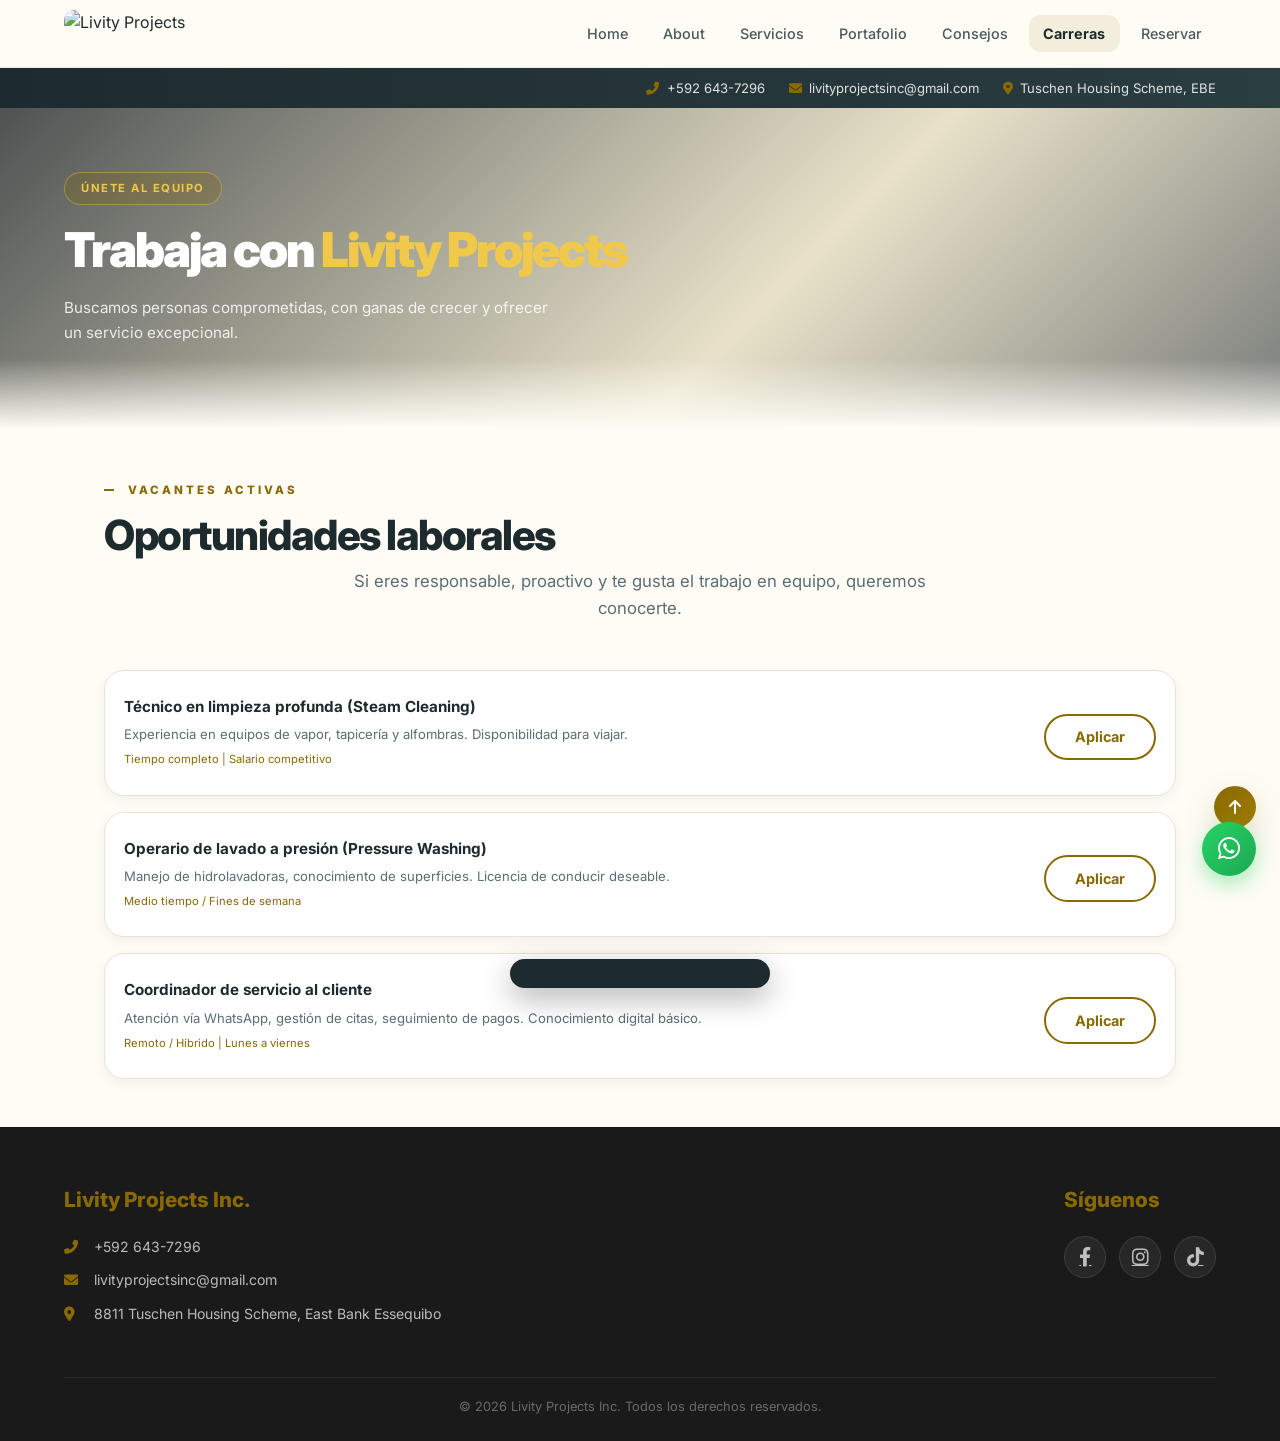
==== careers.html @ f90f64d1 "Add files via upload" ====
<!DOCTYPE html>
<html lang="es">
<head>
  <meta charset="UTF-8">
  <meta name="viewport" content="width=device-width, initial-scale=1.0, maximum-scale=1.0">
  <title>Livity Projects Inc. · Trabaja con nosotros</title>
  <link href="https://fonts.googleapis.com/css2?family=Inter:wght@300;400;500;600;700;800;900&display=swap" rel="stylesheet">
  <link rel="stylesheet" href="https://cdnjs.cloudflare.com/ajax/libs/font-awesome/6.0.0-beta3/css/all.min.css">
  <link rel="stylesheet" href="styles.css">
</head>
<body>

<div id="toast" class="toast"></div>

<header>
  <div class="top-header">
    <div class="contact-details">
      <span><i class="fas fa-phone-alt"></i> +592 643-7296</span>
      <span><i class="fas fa-envelope"></i> livityprojectsinc@gmail.com</span>
      <span><i class="fas fa-map-marker-alt"></i> Tuschen Housing Scheme, EBE</span>
    </div>
  </div>
</header>

<div class="main-nav-bar" id="mainNavBar">
  <div class="logo" id="logo"><img src="livity.jpeg" alt="Livity Projects"></div>
  <div class="menu-toggle" id="menuToggle"><i class="fas fa-bars"></i></div>
  <nav class="nav-links" id="navLinks">
    <a href="index.html">Home</a>
    <a href="index.html#aboutSection">About</a>
    <a href="index.html#paymentSection">Servicios</a>
    <a href="portafolio.html">Portafolio</a>
    <a href="tips.html">Consejos</a>
    <a href="careers.html" class="active">Carreras</a>
    <a href="index.html#paymentSection">Reservar</a>
  </nav>
</div>

<main>
  <section class="hero" style="background-image:url('Inicio.png'); min-height: 320px; padding: 3rem 5%;">
    <div class="hero-content">
      <div class="hero-tag">ÚNETE AL EQUIPO</div>
      <h1 class="hero-title">Trabaja con <span>Livity Projects</span></h1>
      <p class="intro-text">Buscamos personas comprometidas, con ganas de crecer y ofrecer un servicio excepcional.</p>
    </div>
  </section>

  <section style="padding: 3rem 5%; max-width: 1200px; margin: 0 auto;">
    <div class="section-tag">VACANTES ACTIVAS</div>
    <h2 class="section-title">Oportunidades laborales</h2>
    <p class="section-subtitle">Si eres responsable, proactivo y te gusta el trabajo en equipo, queremos conocerte.</p>

    <!-- Lista de vacantes usando .feature-card -->
    <div class="features-grid" style="grid-template-columns: 1fr; gap: 1rem;">
      <div class="feature-card" style="display: flex; justify-content: space-between; align-items: center; flex-wrap: wrap;">
        <div>
          <h3>Técnico en limpieza profunda (Steam Cleaning)</h3>
          <p>Experiencia en equipos de vapor, tapicería y alfombras. Disponibilidad para viajar.</p>
          <span style="font-size:0.7rem; color:var(--gold);">Tiempo completo | Salario competitivo</span>
        </div>
        <button class="btn-gold" data-job="Técnico en limpieza profunda" style="margin-top:0.5rem;">Aplicar</button>
      </div>
      <div class="feature-card" style="display: flex; justify-content: space-between; align-items: center; flex-wrap: wrap;">
        <div>
          <h3>Operario de lavado a presión (Pressure Washing)</h3>
          <p>Manejo de hidrolavadoras, conocimiento de superficies. Licencia de conducir deseable.</p>
          <span style="font-size:0.7rem; color:var(--gold);">Medio tiempo / Fines de semana</span>
        </div>
        <button class="btn-gold" data-job="Operario de lavado a presión" style="margin-top:0.5rem;">Aplicar</button>
      </div>
      <div class="feature-card" style="display: flex; justify-content: space-between; align-items: center; flex-wrap: wrap;">
        <div>
          <h3>Coordinador de servicio al cliente</h3>
          <p>Atención vía WhatsApp, gestión de citas, seguimiento de pagos. Conocimiento digital básico.</p>
          <span style="font-size:0.7rem; color:var(--gold);">Remoto / Híbrido | Lunes a viernes</span>
        </div>
        <button class="btn-gold" data-job="Coordinador de servicio al cliente" style="margin-top:0.5rem;">Aplicar</button>
      </div>
    </div>

    <!-- Formulario de postulación (oculto inicialmente) -->
    <div id="applyFormContainer" class="form-card" style="display: none; margin-top: 2rem;">
      <h3 style="font-size: 1.3rem; font-weight: 800; margin-bottom: 1rem;">Postular a: <span id="selectedJobName"></span></h3>
      <form id="careerForm">
        <div class="form-grid">
          <div class="form-group"><label>Nombre completo *</label><input type="text" id="app_nombre" required></div>
          <div class="form-group"><label>Correo electrónico *</label><input type="email" id="app_email" required></div>
          <div class="form-group"><label>Teléfono / WhatsApp *</label><input type="tel" id="app_telefono" required></div>
          <div class="form-group"><label>Vacante</label><input type="text" id="app_vacante" readonly style="background: var(--cream);"></div>
          <div class="form-group full"><label>Breve experiencia / motivación</label><textarea id="app_mensaje" rows="4"></textarea></div>
        </div>
        <button type="submit" class="btn-primary"><span>Enviar solicitud</span><span class="spinner hidden"></span></button>
      </form>
    </div>
  </section>
</main>

<button class="scroll-top-float" id="scrollTopBtn"><i class="fas fa-arrow-up"></i></button>
<a href="https://wa.me/5926437296" class="whatsapp-float" target="_blank"><i class="fab fa-whatsapp"></i></a>

<footer class="footer-dark">
  <div class="footer-content">
    <div class="footer-info">
      <h3>Livity Projects Inc.</h3>
      <p><i class="fas fa-phone-alt"></i> +592 643-7296</p>
      <p><i class="fas fa-envelope"></i> livityprojectsinc@gmail.com</p>
      <p><i class="fas fa-map-marker-alt"></i> 8811 Tuschen Housing Scheme, East Bank Essequibo</p>
    </div>
    <div class="footer-social">
      <h3>Síguenos</h3>
      <div class="social-icons">
        <a href="https://www.facebook.com/profile.php?id=100093188593546" target="_blank"><i class="fab fa-facebook-f"></i></a>
        <a href="https://www.instagram.com/livity_projects/" target="_blank"><i class="fab fa-instagram"></i></a>
        <a href="https://www.tiktok.com/@livity_projects.gy" target="_blank"><i class="fab fa-tiktok"></i></a>
      </div>
    </div>
  </div>
  <div class="footer-copyright">&copy; 2026 Livity Projects Inc. Todos los derechos reservados.</div>
</footer>

<script>
  (function() {
    // Navegación
    const mt = document.getElementById("menuToggle");
    const nl = document.getElementById("navLinks");
    if(mt && nl) mt.addEventListener("click", () => nl.classList.toggle("show"));
    window.addEventListener("scroll", () => {
      const nb = document.getElementById("mainNavBar");
      if(nb) nb.classList.toggle("scrolled", window.scrollY > 0);
    });
    document.getElementById("logo")?.addEventListener("click", () => window.location.href = "index.html");
    document.getElementById("scrollTopBtn")?.addEventListener("click", () => window.scrollTo({ top: 0, behavior: "smooth" }));

    // Lógica de aplicar
    const applyBtns = document.querySelectorAll(".btn-gold[data-job]");
    const formContainer = document.getElementById("applyFormContainer");
    const selectedJobSpan = document.getElementById("selectedJobName");
    const vacanteInput = document.getElementById("app_vacante");

    function showToast(msg, type) {
      const toast = document.getElementById("toast");
      if(!toast) return;
      toast.textContent = msg;
      toast.className = "toast show " + (type || "info");
      setTimeout(() => toast.classList.remove("show"), 4000);
    }

    applyBtns.forEach(btn => {
      btn.addEventListener("click", () => {
        const jobName = btn.getAttribute("data-job");
        selectedJobSpan.textContent = jobName;
        vacanteInput.value = jobName;
        formContainer.style.display = "block";
        formContainer.scrollIntoView({ behavior: "smooth" });
      });
    });

    const careerForm = document.getElementById("careerForm");
    careerForm.addEventListener("submit", async (e) => {
      e.preventDefault();
      const submitBtn = careerForm.querySelector(".btn-primary");
      const btnText = submitBtn.querySelector("span:first-child");
      const spinner = submitBtn.querySelector(".spinner");
      submitBtn.disabled = true;
      btnText.classList.add("hidden");
      spinner.classList.remove("hidden");

      const payload = {
        nombre: document.getElementById("app_nombre").value.trim(),
        email: document.getElementById("app_email").value.trim(),
        telefono: document.getElementById("app_telefono").value.trim(),
        vacante: vacanteInput.value,
        mensaje: document.getElementById("app_mensaje").value.trim(),
        timestamp: new Date().toISOString()
      };

      try {
        // Reemplaza con tu webhook real para carreras
        const response = await fetch("https://n8n-n8n.7toway.easypanel.host/webhook/careers", {
          method: "POST",
          headers: { "Content-Type": "application/json" },
          body: JSON.stringify(payload)
        });
        if(response.ok) {
          showToast("Solicitud enviada. Te contactaremos pronto.", "success");
          careerForm.reset();
          formContainer.style.display = "none";
        } else {
          throw new Error("Error del servidor");
        }
      } catch(err) {
        console.error(err);
        showToast("No se pudo enviar. Intenta de nuevo.", "error");
      } finally {
        submitBtn.disabled = false;
        btnText.classList.remove("hidden");
        spinner.classList.add("hidden");
      }
    });
  })();
</script>
</body>
</html>
---- styles.css ----
:root{--gold:#886902;--gold-dark:#6b5201;--gold-light:#a07c03;--gold-xlight:rgba(136,105,2,0.08);--gold-glow:rgba(136,105,2,0.25);--cream:#fefcf5;--cream-mid:#f5f2e8;--cream-border:#eae2d6;--dark:#1e2b2e;--dark-footer:#1a1a1a;--muted:#5b6e73;--muted-light:#4a5a5e;--border:#e0d9cd;--shadow-sm:0 4px 12px rgba(30,43,46,0.06);--shadow-md:0 10px 30px rgba(30,43,46,0.10);--shadow-lg:0 20px 50px rgba(30,43,46,0.14);--shadow-gold:0 12px 30px rgba(136,105,2,0.22);--radius-sm:12px;--radius-md:20px;--radius-lg:28px;--radius-pill:60px;--transition:all 0.3s cubic-bezier(0.34,1.56,0.64,1);--mmg-green:#00a651;--mmg-green-dark:#008c44;--mmg-green-light:#00c461}
*,*::before,*::after{margin:0;padding:0;box-sizing:border-box}html{scroll-behavior:smooth;overflow-x:hidden}body{font-family:'Inter',sans-serif;background:var(--cream);color:var(--dark);line-height:1.6;overflow-x:hidden;width:100%;max-width:100%;padding-top:68px}img{max-width:100%;height:auto;display:block}.hidden{display:none !important}

@keyframes float{0%,100%{transform:translateY(0)}50%{transform:translateY(-8px)}}
@keyframes pulse-gold{0%{box-shadow:0 0 0 0 var(--gold-glow)}70%{box-shadow:0 0 0 12px rgba(136,105,2,0)}100%{box-shadow:0 0 0 0 rgba(136,105,2,0)}}
@keyframes pulse-green{0%{box-shadow:0 0 0 0 rgba(0,166,81,.35)}70%{box-shadow:0 0 0 12px rgba(0,166,81,0)}100%{box-shadow:0 0 0 0 rgba(0,166,81,0)}}
@keyframes fadeUp{from{opacity:0;transform:translateY(30px)}to{opacity:1;transform:translateY(0)}}
@keyframes zoomIn{from{opacity:0;transform:scale(0.9)}to{opacity:1;transform:scale(1)}}
@keyframes spin{to{transform:rotate(360deg)}}
@keyframes shimmer{0%{background-position:-200% 0}100%{background-position:200% 0}}
@keyframes modalIn{from{opacity:0;transform:translateY(30px) scale(.95)}to{opacity:1;transform:translateY(0) scale(1)}}
@keyframes successPop{0%{transform:scale(0)}50%{transform:scale(1.2)}100%{transform:scale(1)}}

.animate-on-scroll{opacity:0;transition:opacity .6s ease,transform .6s ease}.animate-on-scroll.visible{opacity:1;transform:none !important}.fade-up{transform:translateY(30px)}.fade-left{transform:translateX(-30px)}.zoom-in{transform:scale(0.95)}
.section-tag{display:inline-block;font-size:.72rem;font-weight:800;letter-spacing:3px;color:var(--gold);margin-bottom:.8rem;text-transform:uppercase;padding-left:1.5rem;position:relative}.section-tag::before{content:'';position:absolute;left:0;top:50%;transform:translateY(-50%);width:10px;height:2px;background:var(--gold)}.section-title{font-size:2.6rem;font-weight:800;letter-spacing:-1.5px;margin-bottom:.5rem;color:var(--dark);line-height:1.15}.section-subtitle{font-size:1.05rem;color:var(--muted);margin-bottom:3rem;max-width:600px;text-align:center;margin-left:auto;margin-right:auto}

/* ── TOP HEADER ── */
.top-header{background:linear-gradient(90deg,var(--dark) 0%,#2a3d41 100%);padding:.6rem 5%;display:flex;justify-content:flex-end;position:relative;z-index:1999}.contact-details{display:flex;flex-wrap:wrap;gap:1.5rem;font-size:.82rem;color:rgba(255,255,255,.85)}.contact-details span{display:inline-flex;align-items:center;gap:.45rem}.contact-details i{color:var(--gold)}

/* ── NAV ── */
.main-nav-bar{position:fixed;top:0;left:0;right:0;background:rgba(254,252,245,.95);backdrop-filter:blur(18px);border-bottom:1px solid rgba(234,226,214,.7);padding:0 5%;height:68px;display:flex;align-items:center;justify-content:space-between;z-index:2000;width:100%}.main-nav-bar.scrolled{background:rgba(30,43,46,.97);border-bottom-color:rgba(136,105,2,.3);box-shadow:0 8px 32px rgba(0,0,0,.25)}.main-nav-bar.scrolled .nav-links a{color:rgba(255,255,255,.8)}.main-nav-bar.scrolled .nav-links a:hover{color:#f0c84a}.logo img{height:48px;width:auto;border-radius:10px;cursor:pointer;transition:transform .3s}.logo img:hover{transform:scale(1.08)}.nav-links{display:flex;gap:.4rem;align-items:center}.nav-links a{text-decoration:none;color:var(--muted-light);font-weight:500;font-size:.9rem;padding:.45rem .9rem;border-radius:var(--radius-sm);cursor:pointer;transition:var(--transition)}.nav-links a:hover{color:var(--gold);background:var(--gold-xlight)}.nav-links a.active{color:var(--dark);font-weight:700;background:rgba(136,105,2,.1)}.menu-toggle{display:none;font-size:1.4rem;cursor:pointer;color:var(--muted-light);padding:.4rem}

/* ── HERO ── */
.hero{position:relative;display:flex;align-items:center;padding:6rem 5% 5rem;gap:3rem;background-size:cover;background-position:center;min-height:520px;color:white;width:100%}.hero::before{content:"";position:absolute;inset:0;background:linear-gradient(135deg,rgba(10,18,20,.72) 0%,rgba(136,105,2,.18) 60%,rgba(10,18,20,.55) 100%);z-index:1}.hero::after{content:'';position:absolute;bottom:-1px;left:0;width:100%;height:70px;background:linear-gradient(to top,var(--cream),transparent);z-index:2}.hero>*{position:relative;z-index:3}.hero-tag{display:inline-flex;align-items:center;gap:.5rem;padding:.4rem 1rem;border-radius:var(--radius-pill);font-size:.7rem;font-weight:700;letter-spacing:1.5px;color:#f0c84a;margin-bottom:1.2rem;text-transform:uppercase;background:rgba(136,105,2,.25);border:1px solid rgba(240,200,74,.4);animation:float 4s ease-in-out infinite}.hero-title{font-size:3rem;font-weight:900;line-height:1.1;letter-spacing:-2px;margin-bottom:1.2rem}.hero-title span{color:#f0c84a}.intro-text{color:rgba(255,255,255,.85);margin-bottom:1.2rem;font-size:.95rem;max-width:500px}.features-list{list-style:none;margin-bottom:1.2rem}.features-list li{color:rgba(255,255,255,.9);margin-bottom:.6rem;padding-left:1.5rem;position:relative;font-size:.9rem}.features-list li::before{content:"✦";position:absolute;left:0;color:#f0c84a}.hero-btn{display:inline-flex;align-items:center;gap:.6rem;background:linear-gradient(135deg,var(--gold),#a07c03);color:white;border:none;padding:.9rem 2.2rem;border-radius:var(--radius-pill);font-weight:700;font-size:.95rem;cursor:pointer;transition:var(--transition);box-shadow:0 10px 28px rgba(136,105,2,.45);animation:pulse-gold 2s infinite}.hero-btn:hover{transform:translateY(-4px) scale(1.03);animation:none;box-shadow:0 18px 40px rgba(136,105,2,.55)}

/* ── HOW IT WORKS / CAROUSEL ── */
.how-it-works{padding:4rem 0;width:100%;overflow:hidden;text-align:center}.how-it-works-inner{max-width:1400px;margin:0 auto;padding:0 5%}.carousel-wrapper{position:relative;display:flex;align-items:center;gap:.8rem;margin:1.5rem 0;width:100%}.carousel-track{display:flex;gap:1.2rem;overflow-x:auto;scroll-behavior:smooth;scrollbar-width:thin;scrollbar-color:var(--gold) var(--cream-mid);padding:.8rem .5rem;flex:1;-webkit-overflow-scrolling:touch}.carousel-track::-webkit-scrollbar{height:5px}.carousel-track::-webkit-scrollbar-track{background:var(--cream-mid);border-radius:10px}.carousel-track::-webkit-scrollbar-thumb{background:var(--gold);border-radius:10px}.step-card{flex:0 0 220px;width:220px;text-align:left;background:var(--gold);border-radius:var(--radius-lg);overflow:hidden;box-shadow:var(--shadow-gold);transition:var(--transition);color:white;cursor:pointer}.step-card:hover{transform:translateY(-8px) scale(1.02)}.step-icon{width:100%;height:160px;overflow:hidden}.step-icon img{width:100%;height:100%;object-fit:cover;transition:transform .6s}.step-card:hover .step-icon img{transform:scale(1.08)}.step-card-body{padding:1.1rem 1.2rem 1.4rem}.step-card h3{font-size:.95rem;font-weight:800;margin-bottom:.4rem;letter-spacing:-.3px}.step-card p{color:rgba(255,255,255,.85);font-size:.8rem;line-height:1.45}.carousel-btn{background:white;border:2px solid var(--gold);color:var(--gold);width:42px;height:42px;border-radius:50%;display:flex;align-items:center;justify-content:center;font-size:1.1rem;cursor:pointer;transition:var(--transition);box-shadow:var(--shadow-sm);flex-shrink:0}.carousel-btn:hover{background:var(--gold);color:white;transform:scale(1.1)}.carousel-hint{text-align:center;margin-top:.8rem;color:var(--muted);font-size:.82rem}

/* ── STATS ── */
.stats-section{background:linear-gradient(135deg,var(--dark),#2a3d41);padding:3.5rem 5%;width:100%}.stats-container{display:flex;flex-wrap:wrap;justify-content:space-around;max-width:1200px;margin:0 auto}.stat-item{flex:1 1 160px;padding:1.8rem 1rem;text-align:center;transition:transform .3s}.stat-item:hover{transform:translateY(-8px)}.stat-number{font-size:2.8rem;font-weight:900;line-height:1;margin-bottom:.5rem;background:linear-gradient(135deg,#f0c84a,var(--gold));-webkit-background-clip:text;-webkit-text-fill-color:transparent;background-clip:text}.stat-label{font-size:.82rem;font-weight:600;color:rgba(255,255,255,.65);letter-spacing:1px;text-transform:uppercase}

/* ── WHY CHOOSE ── */
.why-choose-section{padding:4rem 5%;max-width:1400px;margin:0 auto;width:100%}.why-choose-grid{display:grid;grid-template-columns:1fr 1.1fr;gap:3.5rem;align-items:center}.why-left h2{font-size:2.4rem;font-weight:800;color:var(--dark);margin-bottom:1.2rem}.why-left h2 span{color:var(--gold)}.why-left p{color:var(--muted);font-size:.95rem;line-height:1.85;margin-bottom:1.8rem}.features-grid{display:grid;grid-template-columns:repeat(2,1fr);gap:1rem}.feature-card{background:white;padding:1.5rem 1.2rem;border-radius:var(--radius-md);box-shadow:var(--shadow-sm);border:1px solid var(--cream-border);transition:var(--transition)}.feature-card:hover{transform:translateY(-8px);box-shadow:var(--shadow-gold);border-color:var(--gold)}.feature-icon-wrap{width:48px;height:48px;background:var(--gold-xlight);border-radius:12px;display:flex;align-items:center;justify-content:center;margin-bottom:.8rem;transition:transform .3s}.feature-card:hover .feature-icon-wrap{transform:scale(1.1) rotate(5deg)}.feature-icon{font-size:1.3rem;color:var(--gold)}.feature-card h3{font-size:.95rem;font-weight:700;margin-bottom:.3rem}.feature-card p{font-size:.82rem;color:var(--muted)}

/* ── BOOKING / FORM ── */
.payment-section{max-width:900px;margin:0 auto;padding:4rem 5%;width:100%}.booking-header{text-align:center;margin-bottom:2rem}.steps{display:flex;justify-content:center;align-items:center;margin-bottom:2.5rem;flex-wrap:nowrap}.step{display:flex;align-items:center;gap:.5rem}.step span{font-size:.82rem;font-weight:600;color:var(--muted);white-space:nowrap}.step-dot{width:34px;height:34px;border-radius:50%;display:flex;align-items:center;justify-content:center;font-size:.78rem;font-weight:800;border:2px solid var(--border);color:var(--muted);background:white;transition:var(--transition);flex-shrink:0}.step-dot.active{background:linear-gradient(135deg,var(--gold),var(--gold-light));border-color:var(--gold);color:white;box-shadow:0 0 0 5px rgba(136,105,2,.18);animation:pulse-gold 1.5s infinite}.step-dot.done{background:linear-gradient(135deg,var(--gold),var(--gold-light));border-color:var(--gold);color:white}.step-line{width:60px;height:2px;background:var(--border);margin:0 .5rem;border-radius:2px;transition:background .3s;flex-shrink:0}.step-line.done{background:var(--gold)}
.form-card{background:white;border-radius:var(--radius-lg);box-shadow:var(--shadow-md);border:1px solid var(--cream-border);padding:2rem}.form-grid{display:grid;grid-template-columns:1fr 1fr;gap:1rem}.form-group{display:flex;flex-direction:column;gap:.4rem}.form-group.full{grid-column:1/-1}.form-group label{font-size:.72rem;font-weight:700;color:var(--muted);letter-spacing:.08em;text-transform:uppercase}.form-group input,.form-group select,.form-group textarea{background:var(--cream);border:1.5px solid var(--border);border-radius:var(--radius-sm);padding:.8rem 1rem;font-family:inherit;font-size:.9rem;transition:all .25s;color:var(--dark);width:100%}.form-group input:focus,.form-group select:focus,.form-group textarea:focus{outline:none;border-color:var(--gold);box-shadow:0 0 0 3px rgba(136,105,2,.1);background:white}
.pickup-info{margin-top:1rem;background:var(--cream-mid);border-radius:var(--radius-sm);padding:1rem 1.2rem;border-left:3px solid var(--gold)}.pickup-info strong{font-size:.85rem}.pickup-row{display:flex;justify-content:space-between;padding:.25rem 0;font-size:.82rem;color:var(--muted)}
.btn-primary{display:inline-flex;align-items:center;justify-content:center;gap:.5rem;padding:1rem 2rem;border-radius:var(--radius-pill);font-weight:700;cursor:pointer;border:none;font-family:inherit;font-size:.95rem;background:linear-gradient(135deg,var(--gold),var(--gold-light));color:white;box-shadow:0 8px 20px rgba(136,105,2,.28);transition:var(--transition);width:100%;margin-top:1.2rem}.btn-primary:hover:not(:disabled){transform:translateY(-3px);box-shadow:0 16px 36px rgba(136,105,2,.42)}.btn-primary:disabled{opacity:.6;cursor:not-allowed}
.btn-gold{background:white;color:var(--gold);border:2px solid var(--gold);display:inline-flex;align-items:center;justify-content:center;gap:.5rem;padding:.8rem 1.8rem;border-radius:var(--radius-pill);font-weight:700;cursor:pointer;font-family:inherit;font-size:.9rem;transition:var(--transition)}.btn-gold:hover{background:var(--gold);color:white;transform:translateY(-3px)}

/* ── CALENDAR ── */
.calendar-container{margin-top:.5rem}.calendar-header{display:flex;align-items:center;justify-content:space-between;margin-bottom:1rem;padding:0 .2rem}.calendar-header h3{font-size:1rem;font-weight:700;color:var(--dark)}.calendar-nav{display:flex;gap:.5rem}.calendar-nav button{width:34px;height:34px;border-radius:50%;border:1.5px solid var(--border);background:white;color:var(--muted);cursor:pointer;display:flex;align-items:center;justify-content:center;font-size:.85rem;transition:var(--transition)}.calendar-nav button:hover{border-color:var(--gold);color:var(--gold);background:var(--gold-xlight)}.calendar-grid{display:grid;grid-template-columns:repeat(7,1fr);gap:4px}.calendar-day-label{text-align:center;font-size:.68rem;font-weight:700;color:var(--muted);text-transform:uppercase;letter-spacing:.5px;padding:.5rem 0}.calendar-day{aspect-ratio:1;display:flex;align-items:center;justify-content:center;font-size:.85rem;font-weight:500;border-radius:10px;cursor:default;color:#ccc;transition:all .2s}.calendar-day.current-month{color:var(--muted)}.calendar-day.available{color:var(--dark);font-weight:600;cursor:pointer;background:rgba(136,105,2,.06);border:1.5px solid transparent}.calendar-day.available:hover{background:var(--gold-xlight);border-color:var(--gold);transform:scale(1.1);box-shadow:0 2px 8px rgba(136,105,2,.15)}.calendar-day.selected{background:linear-gradient(135deg,var(--gold),var(--gold-light)) !important;color:white !important;font-weight:700;border-color:var(--gold) !important;box-shadow:0 4px 12px rgba(136,105,2,.3);transform:scale(1.08)}.calendar-day.today{border:1.5px solid var(--gold)}.calendar-day.unavailable{color:#d4d0c8;cursor:not-allowed;text-decoration:line-through}.calendar-legend{display:flex;gap:1.2rem;margin-top:1rem;padding:.8rem 0;justify-content:center;flex-wrap:wrap}.legend-item{display:flex;align-items:center;gap:.4rem;font-size:.72rem;color:var(--muted);font-weight:500}.legend-dot{width:12px;height:12px;border-radius:4px}.legend-dot.available{background:rgba(136,105,2,.15);border:1px solid var(--gold)}.legend-dot.selected{background:var(--gold)}.legend-dot.unavailable{background:#eee;border:1px solid #ddd}.selected-date-display{margin-top:1rem;padding:.8rem 1.2rem;background:var(--cream-mid);border-radius:var(--radius-sm);border-left:3px solid var(--gold);display:none;align-items:center;gap:.6rem}.selected-date-display.show{display:flex}.selected-date-display i{color:var(--gold);font-size:1.1rem}.selected-date-display .date-text{font-size:.9rem;font-weight:600;color:var(--dark)}.calendar-message{text-align:center;padding:2rem 1rem;color:var(--muted);font-size:.9rem}.calendar-message i{display:block;font-size:2rem;color:var(--gold);margin-bottom:.8rem}

/* ── VALIDATION ── */
.field-error{border-color:#e24b4a !important;box-shadow:0 0 0 3px rgba(226,75,74,.15) !important}.error-msg{color:#e24b4a;font-size:.72rem;margin-top:.2rem}

/* ── TOAST ── */
.toast{position:fixed;bottom:2rem;left:50%;transform:translateX(-50%) translateY(120px);background:var(--dark);color:white;padding:.9rem 1.8rem;border-radius:var(--radius-pill);font-weight:600;font-size:.88rem;z-index:9999;transition:transform .4s cubic-bezier(.34,1.56,.64,1);box-shadow:0 10px 30px rgba(0,0,0,.3);min-width:260px;text-align:center}.toast.show{transform:translateX(-50%) translateY(0)}.toast.success{background:#1e7c3a}.toast.error{background:#9a1b1b}.toast.info{background:var(--gold-dark)}

/* ── CONFIRMATION PANEL ── */
.confirm-panel{display:flex;flex-direction:column;align-items:center;text-align:center;gap:1.5rem;padding:2.5rem 1rem}.confirm-icon{width:88px;height:88px;border-radius:50%;background:white;border:2px solid var(--gold);display:flex;align-items:center;justify-content:center;font-size:2.5rem;box-shadow:var(--shadow-gold);animation:float 4s ease-in-out infinite}.wa-box{background:var(--cream-mid);border:1px solid rgba(136,105,2,.3);border-radius:var(--radius-sm);padding:1rem 1.5rem;width:100%;max-width:420px}.receipt{background:white;border:1.5px solid var(--cream-border);border-radius:var(--radius-md);padding:1.5rem;width:100%;max-width:420px}.receipt-row{display:flex;justify-content:space-between;padding:.6rem 0;border-bottom:1px dashed var(--border);font-size:.85rem}.receipt-row:last-child{border-bottom:none}.receipt-row span:last-child{font-weight:700;color:var(--dark);text-align:right;max-width:60%}.receipt-amount{color:var(--gold) !important;font-size:.95rem !important}.badge-row{display:flex;gap:.6rem;flex-wrap:wrap;justify-content:center}.badge{background:var(--cream-mid);padding:.35rem .9rem;border-radius:var(--radius-pill);font-size:.75rem;border:1px solid var(--border)}.pill-pend{display:inline-flex;align-items:center;gap:.3rem;padding:.25rem .8rem;border-radius:var(--radius-pill);font-size:.72rem;font-weight:700;background:#fff5e6;color:#9a5c00;border:1px solid #ffcc80}.spinner{width:18px;height:18px;border:2.5px solid rgba(255,255,255,.3);border-top-color:white;border-radius:50%;animation:spin .8s linear infinite}

/* ── CONFIRM ACTION BUTTONS ── */
.confirm-actions{display:flex;gap:.8rem;flex-wrap:wrap;justify-content:center;align-items:stretch;width:100%;max-width:460px}

/* ── MMG PAYMENT BUTTON ── */
.btn-mmg{display:inline-flex;align-items:center;justify-content:center;padding:0;border-radius:var(--radius-pill);font-family:inherit;cursor:pointer;border:none;transition:var(--transition);background:linear-gradient(135deg,var(--mmg-green),var(--mmg-green-dark));color:white;box-shadow:0 8px 24px rgba(0,166,81,.35);animation:pulse-green 2.5s infinite;position:relative;overflow:hidden}
.btn-mmg::before{content:'';position:absolute;top:0;left:-100%;width:60%;height:100%;background:linear-gradient(90deg,transparent,rgba(255,255,255,.15),transparent);transition:left .6s}
.btn-mmg:hover::before{left:120%}
.btn-mmg:hover{transform:translateY(-3px) scale(1.02);animation:none;box-shadow:0 14px 36px rgba(0,166,81,.45)}
.btn-mmg:active{transform:translateY(-1px) scale(.98)}
.btn-mmg.mmg-disabled{background:linear-gradient(135deg,#9ca3af,#6b7280);box-shadow:none;animation:none;cursor:not-allowed;opacity:.7}
.btn-mmg.mmg-disabled:hover{transform:none;box-shadow:none}
.btn-mmg.mmg-disabled::before{display:none}
.mmg-btn-inner{display:flex;align-items:center;gap:.7rem;padding:.7rem 1.6rem}
.mmg-icon-wrap{width:32px;height:32px;background:rgba(255,255,255,.2);border-radius:50%;display:flex;align-items:center;justify-content:center;font-size:.95rem;flex-shrink:0}
.mmg-btn-text{display:flex;flex-direction:column;align-items:flex-start;line-height:1.2}
.mmg-label{font-size:.85rem;font-weight:700;letter-spacing:.3px}
.mmg-amount{font-size:.68rem;font-weight:600;opacity:.85}

/* ── MMG MODAL OVERLAY ── */
.mmg-overlay{position:fixed;inset:0;background:rgba(10,18,20,.6);backdrop-filter:blur(8px);z-index:5000;display:flex;align-items:center;justify-content:center;padding:1rem;opacity:0;pointer-events:none;transition:opacity .3s}
.mmg-overlay.active{opacity:1;pointer-events:all}

.mmg-modal{background:white;border-radius:var(--radius-lg);box-shadow:0 30px 80px rgba(0,0,0,.25);width:100%;max-width:420px;padding:2rem;position:relative;animation:modalIn .4s cubic-bezier(.34,1.56,.64,1);max-height:90vh;overflow-y:auto}
.mmg-modal-close{position:absolute;top:1rem;right:1rem;width:32px;height:32px;border-radius:50%;border:1px solid var(--cream-border);background:var(--cream-mid);color:var(--muted);cursor:pointer;display:flex;align-items:center;justify-content:center;font-size:.85rem;transition:var(--transition);z-index:1}
.mmg-modal-close:hover{background:var(--gold);color:white;border-color:var(--gold);transform:rotate(90deg)}

.mmg-modal-header{text-align:center;margin-bottom:1.5rem}
.mmg-logo-circle{width:64px;height:64px;border-radius:50%;background:linear-gradient(135deg,var(--mmg-green),var(--mmg-green-dark));display:flex;align-items:center;justify-content:center;margin:0 auto .8rem;font-size:1.5rem;color:white;box-shadow:0 8px 24px rgba(0,166,81,.3)}
.mmg-modal-header h3{font-size:1.3rem;font-weight:800;color:var(--dark);margin-bottom:.2rem}
.mmg-modal-header p{font-size:.82rem;color:var(--muted)}

.mmg-modal-body{margin-bottom:1.2rem}
.mmg-summary{background:var(--cream);border-radius:var(--radius-sm);padding:1rem 1.2rem;margin-bottom:1.2rem;border:1px solid var(--cream-border)}
.mmg-summary-row{display:flex;justify-content:space-between;padding:.4rem 0;font-size:.85rem;color:var(--muted)}
.mmg-summary-row span:last-child{font-weight:700;color:var(--dark)}
.mmg-summary-row.mmg-total{border-top:1.5px dashed var(--border);margin-top:.3rem;padding-top:.6rem}
.mmg-summary-row.mmg-total span:last-child{font-size:1.1rem;color:var(--mmg-green);font-weight:800}

.mmg-field{margin-bottom:.5rem}
.mmg-field label{display:flex;align-items:center;gap:.4rem;font-size:.72rem;font-weight:700;color:var(--muted);letter-spacing:.08em;text-transform:uppercase;margin-bottom:.4rem}
.mmg-field label i{color:var(--mmg-green)}
.mmg-field input{background:var(--cream);border:1.5px solid var(--border);border-radius:var(--radius-sm);padding:.8rem 1rem;font-family:inherit;font-size:.95rem;width:100%;transition:all .25s;color:var(--dark)}
.mmg-field input:focus{outline:none;border-color:var(--mmg-green);box-shadow:0 0 0 3px rgba(0,166,81,.12);background:white}
.mmg-field-hint{font-size:.7rem;color:var(--muted);margin-top:.3rem;display:block}

.mmg-pay-btn{display:flex;align-items:center;justify-content:center;gap:.5rem;padding:1rem;border-radius:var(--radius-pill);font-weight:700;cursor:pointer;border:none;font-family:inherit;font-size:.95rem;background:linear-gradient(135deg,var(--mmg-green),var(--mmg-green-dark));color:white;box-shadow:0 8px 20px rgba(0,166,81,.3);transition:var(--transition);width:100%}
.mmg-pay-btn:hover:not(:disabled){transform:translateY(-3px);box-shadow:0 16px 36px rgba(0,166,81,.42)}
.mmg-pay-btn:disabled{opacity:.6;cursor:not-allowed}

.mmg-secure{text-align:center;margin-top:.8rem;font-size:.7rem;color:var(--muted);display:flex;align-items:center;justify-content:center;gap:.4rem}
.mmg-secure i{color:var(--mmg-green)}

/* MMG Success */
.mmg-success{text-align:center;padding:1.5rem 0}
.mmg-success-icon{font-size:3.5rem;color:var(--mmg-green);margin-bottom:.8rem;animation:successPop .5s cubic-bezier(.34,1.56,.64,1)}
.mmg-success h3{font-size:1.3rem;font-weight:800;color:var(--dark);margin-bottom:.4rem}
.mmg-success p{font-size:.85rem;color:var(--muted);max-width:320px;margin:0 auto .8rem}
.mmg-txn-id{background:var(--cream);border-radius:var(--radius-sm);padding:.6rem 1rem;font-size:.82rem;color:var(--muted);border:1px solid var(--cream-border)}
.mmg-txn-id strong{color:var(--dark)}

/* MMG Error */
.mmg-error{text-align:center;padding:1.5rem 0}
.mmg-error-icon{font-size:3rem;color:#e24b4a;margin-bottom:.8rem}
.mmg-error h3{font-size:1.2rem;font-weight:800;color:var(--dark);margin-bottom:.4rem}
.mmg-error p{font-size:.85rem;color:var(--muted);max-width:320px;margin:0 auto}

/* ── CRM TABLE ── */
.crm-section{max-width:1100px;margin:0 auto;padding:0 5% 4rem;width:100%}.crm-wrap{overflow-x:auto;border-radius:var(--radius-md);border:1.5px solid var(--cream-border)}table{width:100%;border-collapse:collapse;background:white}thead th{background:var(--cream-mid);color:var(--gold);font-size:.7rem;font-weight:800;letter-spacing:.1em;padding:.9rem 1rem;text-align:left;white-space:nowrap}tbody td{padding:.8rem 1rem;font-size:.85rem;color:var(--muted)}tbody tr:hover{background:var(--gold-xlight)}

/* ── ABOUT ── */
.about-section{display:none;background:white;border-radius:var(--radius-lg);box-shadow:var(--shadow-lg);max-width:900px;margin:2rem auto;padding:3rem;position:relative;border:1px solid var(--cream-border)}.about-section.visible{display:block;animation:zoomIn .5s ease}.about-close{position:absolute;top:1.2rem;right:1.2rem;font-size:1rem;color:var(--muted);cursor:pointer;background:var(--cream-mid);border:1px solid var(--cream-border);width:36px;height:36px;display:flex;align-items:center;justify-content:center;border-radius:50%;transition:var(--transition)}.about-close:hover{background:var(--gold);color:white;transform:rotate(90deg)}.about-section p{margin-bottom:1rem;color:var(--muted);line-height:1.85;font-size:.95rem}.mission{font-weight:600;color:var(--gold);border-left:3px solid var(--gold);padding-left:1rem}

/* ── FLOATING BUTTONS ── */
.whatsapp-float{position:fixed;bottom:1.5rem;right:1.5rem;background:linear-gradient(135deg,#25D366,#1da851);color:white;width:54px;height:54px;border-radius:50%;display:flex;align-items:center;justify-content:center;font-size:1.6rem;box-shadow:0 8px 20px rgba(37,211,102,.4);transition:var(--transition);z-index:1000;text-decoration:none;animation:float 4s ease-in-out infinite}.whatsapp-float:hover{transform:scale(1.2) rotate(360deg)}.scroll-top-float{position:fixed;bottom:4.5rem;right:1.5rem;background:linear-gradient(135deg,var(--gold),var(--gold-light));color:white;width:42px;height:42px;border-radius:50%;display:flex;align-items:center;justify-content:center;font-size:1rem;box-shadow:var(--shadow-gold);cursor:pointer;border:none;transition:var(--transition);z-index:1000}.scroll-top-float:hover{transform:scale(1.15) translateY(-3px)}

/* ── FOOTER ── */
.footer-dark{background:var(--dark-footer);color:white;padding:3.5rem 5% 1.5rem;width:100%}.footer-content{max-width:1200px;margin:0 auto;display:flex;flex-wrap:wrap;justify-content:space-between;gap:2.5rem}.footer-info h3,.footer-social h3{font-size:1.3rem;font-weight:800;margin-bottom:1.2rem;color:var(--gold)}.footer-info p{margin-bottom:.7rem;display:flex;align-items:center;gap:.7rem;color:rgba(255,255,255,.7);font-size:.88rem}.footer-info i{color:var(--gold);width:1.2rem}.social-icons{display:flex;gap:.8rem}.social-icons a{width:42px;height:42px;border-radius:50%;display:flex;align-items:center;justify-content:center;color:rgba(255,255,255,.7);font-size:1.2rem;background:rgba(255,255,255,.06);border:1px solid rgba(255,255,255,.1);transition:var(--transition)}.social-icons a:hover{background:var(--gold);color:white;transform:translateY(-6px)}.footer-copyright{text-align:center;margin-top:2.5rem;padding-top:1.2rem;border-top:1px solid rgba(255,255,255,.07);color:rgba(255,255,255,.35);font-size:.8rem}

/* ── RESPONSIVE ── */
@media(max-width:1024px){.why-choose-grid{grid-template-columns:1fr;gap:2rem}}
@media(max-width:768px){html,body{overflow-x:hidden;max-width:100vw}*{max-width:100%}.top-header{display:none}.main-nav-bar{height:58px;padding:0 4%}.logo img{height:38px}.nav-links{display:none;flex-direction:column;width:100%;background:white;border-top:1px solid var(--cream-border);position:absolute;top:58px;left:0;padding:.8rem 1rem;box-shadow:var(--shadow-md);z-index:1999}.main-nav-bar.scrolled .nav-links{background:rgba(30,43,46,.98)}.nav-links.show{display:flex}.menu-toggle{display:block}.nav-links a{font-size:.95rem;padding:.7rem 1rem}body{padding-top:58px}.hero{flex-direction:column;text-align:center;padding:3.5rem 4% 3rem;min-height:auto}.hero-tag{font-size:.62rem}.hero-title{font-size:1.7rem;letter-spacing:-.8px;margin-bottom:.9rem}.intro-text{font-size:.85rem;max-width:100%}.features-list{display:inline-block;text-align:left}.features-list li{font-size:.82rem;margin-bottom:.4rem}.hero-btn{padding:.75rem 1.6rem;font-size:.88rem}.hero::after{height:40px}.section-title{font-size:1.55rem;letter-spacing:-.6px}.section-subtitle{font-size:.85rem;margin-bottom:1.5rem}.section-tag{font-size:.62rem;letter-spacing:2px}.how-it-works{padding:2.5rem 0}.how-it-works-inner{padding:0 3%}.carousel-wrapper{gap:.4rem;margin:1rem 0}.carousel-btn{width:32px;height:32px;font-size:.9rem}.carousel-track{gap:.7rem;padding:.5rem .2rem}.step-card{flex:0 0 150px;width:150px;border-radius:14px}.step-icon{height:100px}.step-card-body{padding:.7rem .8rem .9rem}.step-card h3{font-size:.78rem;font-weight:700;margin-bottom:.25rem}.step-card p{font-size:.68rem;line-height:1.35}.carousel-hint{font-size:.75rem}.stats-section{padding:2rem 4%}.stat-item{flex:1 1 130px;padding:1.2rem .8rem}.stat-number{font-size:2rem}.stat-label{font-size:.68rem}.why-choose-section{padding:2.5rem 4%}.why-left h2{font-size:1.5rem}.why-left p{font-size:.85rem;margin-bottom:1.2rem}.features-grid{grid-template-columns:1fr 1fr;gap:.7rem}.feature-card{padding:1rem .9rem;border-radius:12px}.feature-icon-wrap{width:38px;height:38px;border-radius:10px;margin-bottom:.6rem}.feature-icon{font-size:1.1rem}.feature-card h3{font-size:.8rem}.feature-card p{font-size:.72rem}.payment-section{padding:2.5rem 4%}.booking-header .section-title{font-size:1.5rem}.steps{margin-bottom:1.5rem}.step span{display:none}.step-dot{width:28px;height:28px;font-size:.68rem}.step-line{width:40px}.form-card{padding:1.2rem}.form-grid{grid-template-columns:1fr;gap:.8rem}.form-group.full{grid-column:1}.form-group label{font-size:.68rem}.form-group input,.form-group select,.form-group textarea{padding:.7rem .9rem;font-size:.85rem}.pickup-info{padding:.8rem 1rem}.pickup-row{font-size:.78rem}.btn-primary{padding:.85rem 1.5rem;font-size:.9rem}.receipt{padding:1.1rem}.receipt-row{font-size:.78rem;padding:.5rem 0}.badge{font-size:.68rem;padding:.28rem .7rem}.crm-section{padding:0 4% 2.5rem}thead th{font-size:.62rem;padding:.65rem .7rem}tbody td{padding:.6rem .7rem;font-size:.75rem}.about-section{padding:1.5rem;margin:1rem}.about-section h2{font-size:1.3rem}.about-section p{font-size:.82rem}.footer-dark{padding:2rem 4% 1.2rem}.footer-content{gap:1.5rem}.footer-info h3,.footer-social h3{font-size:1.1rem;margin-bottom:.8rem}.footer-info p{font-size:.78rem}.whatsapp-float{width:46px;height:46px;font-size:1.3rem;bottom:1rem;right:1rem}.scroll-top-float{width:36px;height:36px;font-size:.85rem;bottom:4rem;right:1rem}.calendar-day{font-size:.75rem}.calendar-legend{gap:.8rem}

/* MMG responsive */
.confirm-actions{flex-direction:column;align-items:center}.btn-mmg{width:100%}.mmg-btn-inner{justify-content:center}.mmg-modal{padding:1.5rem;max-width:95vw}.mmg-logo-circle{width:52px;height:52px;font-size:1.2rem}.mmg-modal-header h3{font-size:1.1rem}.mmg-pay-btn{font-size:.88rem;padding:.85rem}
}
@media(max-width:380px){.hero-title{font-size:1.45rem}.step-card{flex:0 0 130px;width:130px}.step-icon{height:85px}.features-grid{grid-template-columns:1fr}}
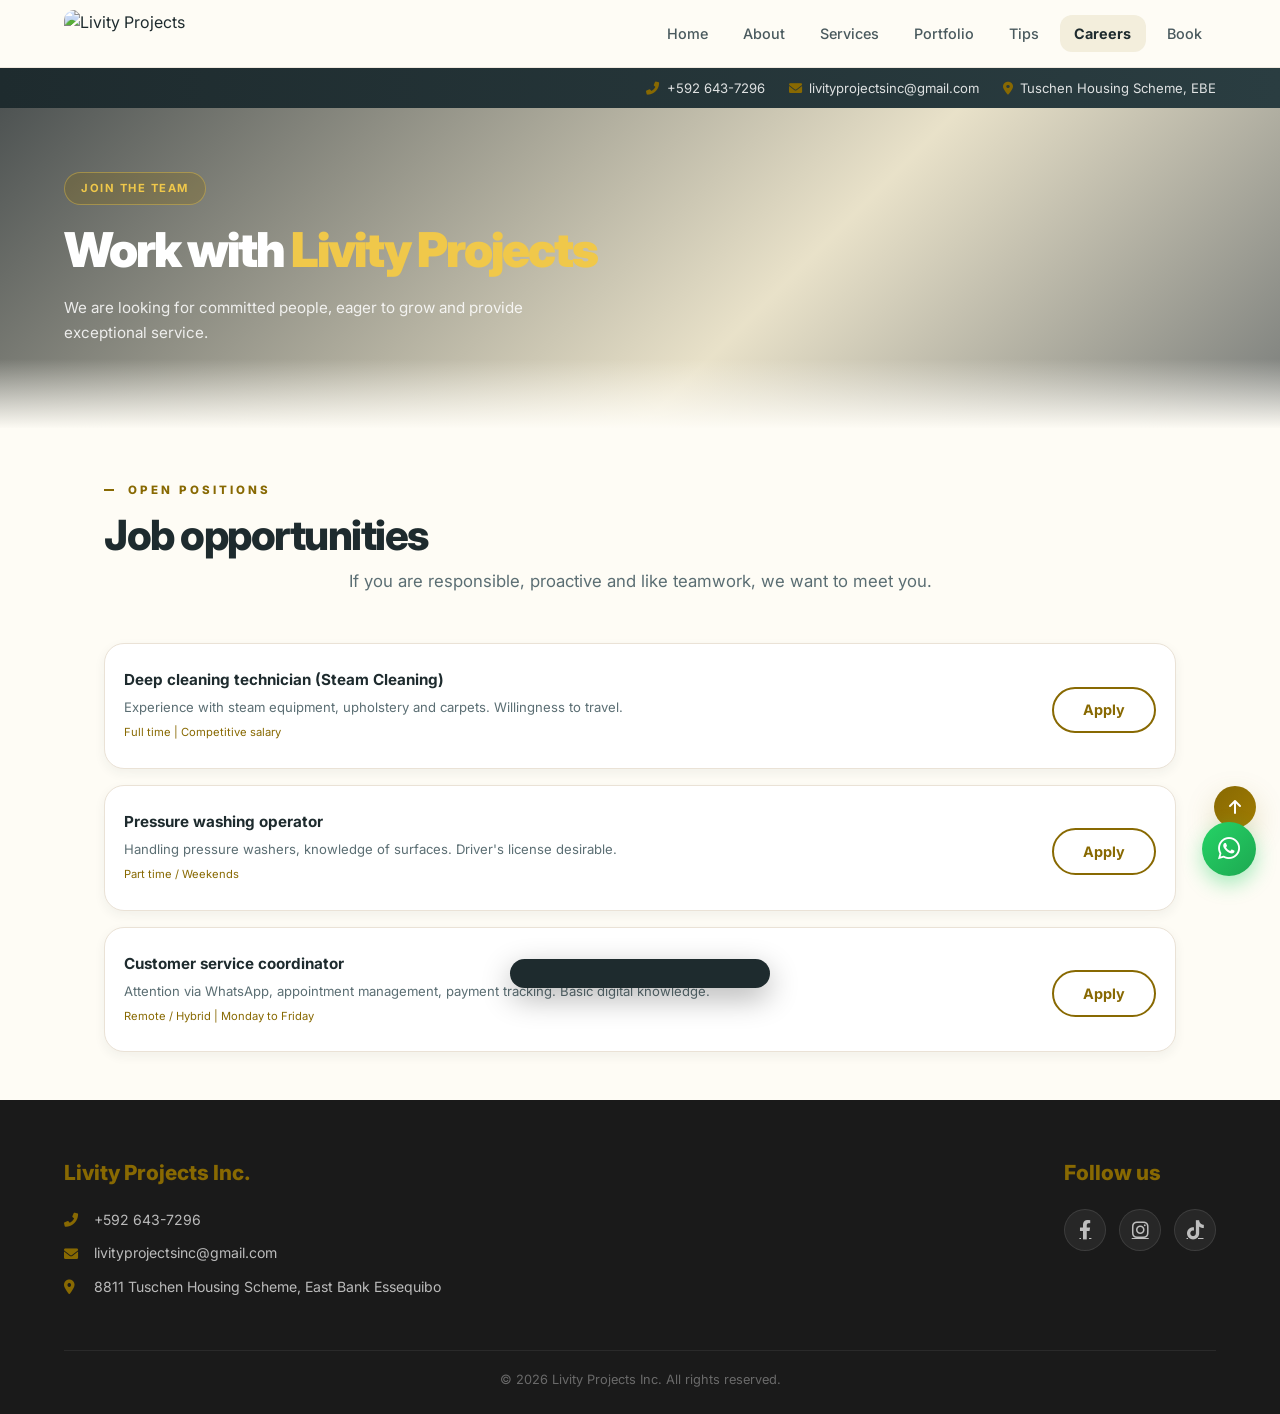
==== commit 94fd748e: "Update careers.html" ====
--- a/careers.html
+++ b/careers.html
@@ -1,9 +1,9 @@
 <!DOCTYPE html>
-<html lang="es">
+<html lang="en">
 <head>
   <meta charset="UTF-8">
   <meta name="viewport" content="width=device-width, initial-scale=1.0, maximum-scale=1.0">
-  <title>Livity Projects Inc. · Trabaja con nosotros</title>
+  <title>Livity Projects Inc. · Work with us</title>
   <link href="https://fonts.googleapis.com/css2?family=Inter:wght@300;400;500;600;700;800;900&display=swap" rel="stylesheet">
   <link rel="stylesheet" href="https://cdnjs.cloudflare.com/ajax/libs/font-awesome/6.0.0-beta3/css/all.min.css">
   <link rel="stylesheet" href="styles.css">
@@ -28,68 +28,68 @@
   <nav class="nav-links" id="navLinks">
     <a href="index.html">Home</a>
     <a href="index.html#aboutSection">About</a>
-    <a href="index.html#paymentSection">Servicios</a>
-    <a href="portafolio.html">Portafolio</a>
-    <a href="tips.html">Consejos</a>
-    <a href="careers.html" class="active">Carreras</a>
-    <a href="index.html#paymentSection">Reservar</a>
+    <a href="index.html#paymentSection">Services</a>
+    <a href="portafolio.html">Portfolio</a>
+    <a href="tips.html">Tips</a>
+    <a href="careers.html" class="active">Careers</a>
+    <a href="index.html#paymentSection">Book</a>
   </nav>
 </div>
 
 <main>
   <section class="hero" style="background-image:url('Inicio.png'); min-height: 320px; padding: 3rem 5%;">
     <div class="hero-content">
-      <div class="hero-tag">ÚNETE AL EQUIPO</div>
-      <h1 class="hero-title">Trabaja con <span>Livity Projects</span></h1>
-      <p class="intro-text">Buscamos personas comprometidas, con ganas de crecer y ofrecer un servicio excepcional.</p>
+      <div class="hero-tag">JOIN THE TEAM</div>
+      <h1 class="hero-title">Work with <span>Livity Projects</span></h1>
+      <p class="intro-text">We are looking for committed people, eager to grow and provide exceptional service.</p>
     </div>
   </section>
 
   <section style="padding: 3rem 5%; max-width: 1200px; margin: 0 auto;">
-    <div class="section-tag">VACANTES ACTIVAS</div>
-    <h2 class="section-title">Oportunidades laborales</h2>
-    <p class="section-subtitle">Si eres responsable, proactivo y te gusta el trabajo en equipo, queremos conocerte.</p>
-
-    <!-- Lista de vacantes usando .feature-card -->
+    <div class="section-tag">OPEN POSITIONS</div>
+    <h2 class="section-title">Job opportunities</h2>
+    <p class="section-subtitle">If you are responsible, proactive and like teamwork, we want to meet you.</p>
+
+    <!-- List of vacancies using .feature-card -->
     <div class="features-grid" style="grid-template-columns: 1fr; gap: 1rem;">
       <div class="feature-card" style="display: flex; justify-content: space-between; align-items: center; flex-wrap: wrap;">
         <div>
-          <h3>Técnico en limpieza profunda (Steam Cleaning)</h3>
-          <p>Experiencia en equipos de vapor, tapicería y alfombras. Disponibilidad para viajar.</p>
-          <span style="font-size:0.7rem; color:var(--gold);">Tiempo completo | Salario competitivo</span>
-        </div>
-        <button class="btn-gold" data-job="Técnico en limpieza profunda" style="margin-top:0.5rem;">Aplicar</button>
+          <h3>Deep cleaning technician (Steam Cleaning)</h3>
+          <p>Experience with steam equipment, upholstery and carpets. Willingness to travel.</p>
+          <span style="font-size:0.7rem; color:var(--gold);">Full time | Competitive salary</span>
+        </div>
+        <button class="btn-gold" data-job="Deep cleaning technician" style="margin-top:0.5rem;">Apply</button>
       </div>
       <div class="feature-card" style="display: flex; justify-content: space-between; align-items: center; flex-wrap: wrap;">
         <div>
-          <h3>Operario de lavado a presión (Pressure Washing)</h3>
-          <p>Manejo de hidrolavadoras, conocimiento de superficies. Licencia de conducir deseable.</p>
-          <span style="font-size:0.7rem; color:var(--gold);">Medio tiempo / Fines de semana</span>
-        </div>
-        <button class="btn-gold" data-job="Operario de lavado a presión" style="margin-top:0.5rem;">Aplicar</button>
+          <h3>Pressure washing operator</h3>
+          <p>Handling pressure washers, knowledge of surfaces. Driver's license desirable.</p>
+          <span style="font-size:0.7rem; color:var(--gold);">Part time / Weekends</span>
+        </div>
+        <button class="btn-gold" data-job="Pressure washing operator" style="margin-top:0.5rem;">Apply</button>
       </div>
       <div class="feature-card" style="display: flex; justify-content: space-between; align-items: center; flex-wrap: wrap;">
         <div>
-          <h3>Coordinador de servicio al cliente</h3>
-          <p>Atención vía WhatsApp, gestión de citas, seguimiento de pagos. Conocimiento digital básico.</p>
-          <span style="font-size:0.7rem; color:var(--gold);">Remoto / Híbrido | Lunes a viernes</span>
-        </div>
-        <button class="btn-gold" data-job="Coordinador de servicio al cliente" style="margin-top:0.5rem;">Aplicar</button>
-      </div>
-    </div>
-
-    <!-- Formulario de postulación (oculto inicialmente) -->
+          <h3>Customer service coordinator</h3>
+          <p>Attention via WhatsApp, appointment management, payment tracking. Basic digital knowledge.</p>
+          <span style="font-size:0.7rem; color:var(--gold);">Remote / Hybrid | Monday to Friday</span>
+        </div>
+        <button class="btn-gold" data-job="Customer service coordinator" style="margin-top:0.5rem;">Apply</button>
+      </div>
+    </div>
+
+    <!-- Application form (initially hidden) -->
     <div id="applyFormContainer" class="form-card" style="display: none; margin-top: 2rem;">
-      <h3 style="font-size: 1.3rem; font-weight: 800; margin-bottom: 1rem;">Postular a: <span id="selectedJobName"></span></h3>
+      <h3 style="font-size: 1.3rem; font-weight: 800; margin-bottom: 1rem;">Apply to: <span id="selectedJobName"></span></h3>
       <form id="careerForm">
         <div class="form-grid">
-          <div class="form-group"><label>Nombre completo *</label><input type="text" id="app_nombre" required></div>
-          <div class="form-group"><label>Correo electrónico *</label><input type="email" id="app_email" required></div>
-          <div class="form-group"><label>Teléfono / WhatsApp *</label><input type="tel" id="app_telefono" required></div>
-          <div class="form-group"><label>Vacante</label><input type="text" id="app_vacante" readonly style="background: var(--cream);"></div>
-          <div class="form-group full"><label>Breve experiencia / motivación</label><textarea id="app_mensaje" rows="4"></textarea></div>
-        </div>
-        <button type="submit" class="btn-primary"><span>Enviar solicitud</span><span class="spinner hidden"></span></button>
+          <div class="form-group"><label>Full name *</label><input type="text" id="app_nombre" required></div>
+          <div class="form-group"><label>Email *</label><input type="email" id="app_email" required></div>
+          <div class="form-group"><label>Phone / WhatsApp *</label><input type="tel" id="app_telefono" required></div>
+          <div class="form-group"><label>Position</label><input type="text" id="app_vacante" readonly style="background: var(--cream);"></div>
+          <div class="form-group full"><label>Brief experience / motivation</label><textarea id="app_mensaje" rows="4"></textarea></div>
+        </div>
+        <button type="submit" class="btn-primary"><span>Send application</span><span class="spinner hidden"></span></button>
       </form>
     </div>
   </section>
@@ -107,7 +107,7 @@
       <p><i class="fas fa-map-marker-alt"></i> 8811 Tuschen Housing Scheme, East Bank Essequibo</p>
     </div>
     <div class="footer-social">
-      <h3>Síguenos</h3>
+      <h3>Follow us</h3>
       <div class="social-icons">
         <a href="https://www.facebook.com/profile.php?id=100093188593546" target="_blank"><i class="fab fa-facebook-f"></i></a>
         <a href="https://www.instagram.com/livity_projects/" target="_blank"><i class="fab fa-instagram"></i></a>
@@ -115,12 +115,12 @@
       </div>
     </div>
   </div>
-  <div class="footer-copyright">&copy; 2026 Livity Projects Inc. Todos los derechos reservados.</div>
+  <div class="footer-copyright">&copy; 2026 Livity Projects Inc. All rights reserved.</div>
 </footer>
 
 <script>
   (function() {
-    // Navegación
+    // Navigation
     const mt = document.getElementById("menuToggle");
     const nl = document.getElementById("navLinks");
     if(mt && nl) mt.addEventListener("click", () => nl.classList.toggle("show"));
@@ -131,7 +131,7 @@
     document.getElementById("logo")?.addEventListener("click", () => window.location.href = "index.html");
     document.getElementById("scrollTopBtn")?.addEventListener("click", () => window.scrollTo({ top: 0, behavior: "smooth" }));
 
-    // Lógica de aplicar
+    // Apply logic
     const applyBtns = document.querySelectorAll(".btn-gold[data-job]");
     const formContainer = document.getElementById("applyFormContainer");
     const selectedJobSpan = document.getElementById("selectedJobName");
@@ -175,22 +175,22 @@
       };
 
       try {
-        // Reemplaza con tu webhook real para carreras
+        // Replace with your actual webhook for careers
         const response = await fetch("https://n8n-n8n.7toway.easypanel.host/webhook/careers", {
           method: "POST",
           headers: { "Content-Type": "application/json" },
           body: JSON.stringify(payload)
         });
         if(response.ok) {
-          showToast("Solicitud enviada. Te contactaremos pronto.", "success");
+          showToast("Application sent. We will contact you soon.", "success");
           careerForm.reset();
           formContainer.style.display = "none";
         } else {
-          throw new Error("Error del servidor");
+          throw new Error("Server error");
         }
       } catch(err) {
         console.error(err);
-        showToast("No se pudo enviar. Intenta de nuevo.", "error");
+        showToast("Could not send. Try again.", "error");
       } finally {
         submitBtn.disabled = false;
         btnText.classList.remove("hidden");
@@ -200,4 +200,4 @@
   })();
 </script>
 </body>
-</html>+</html>
